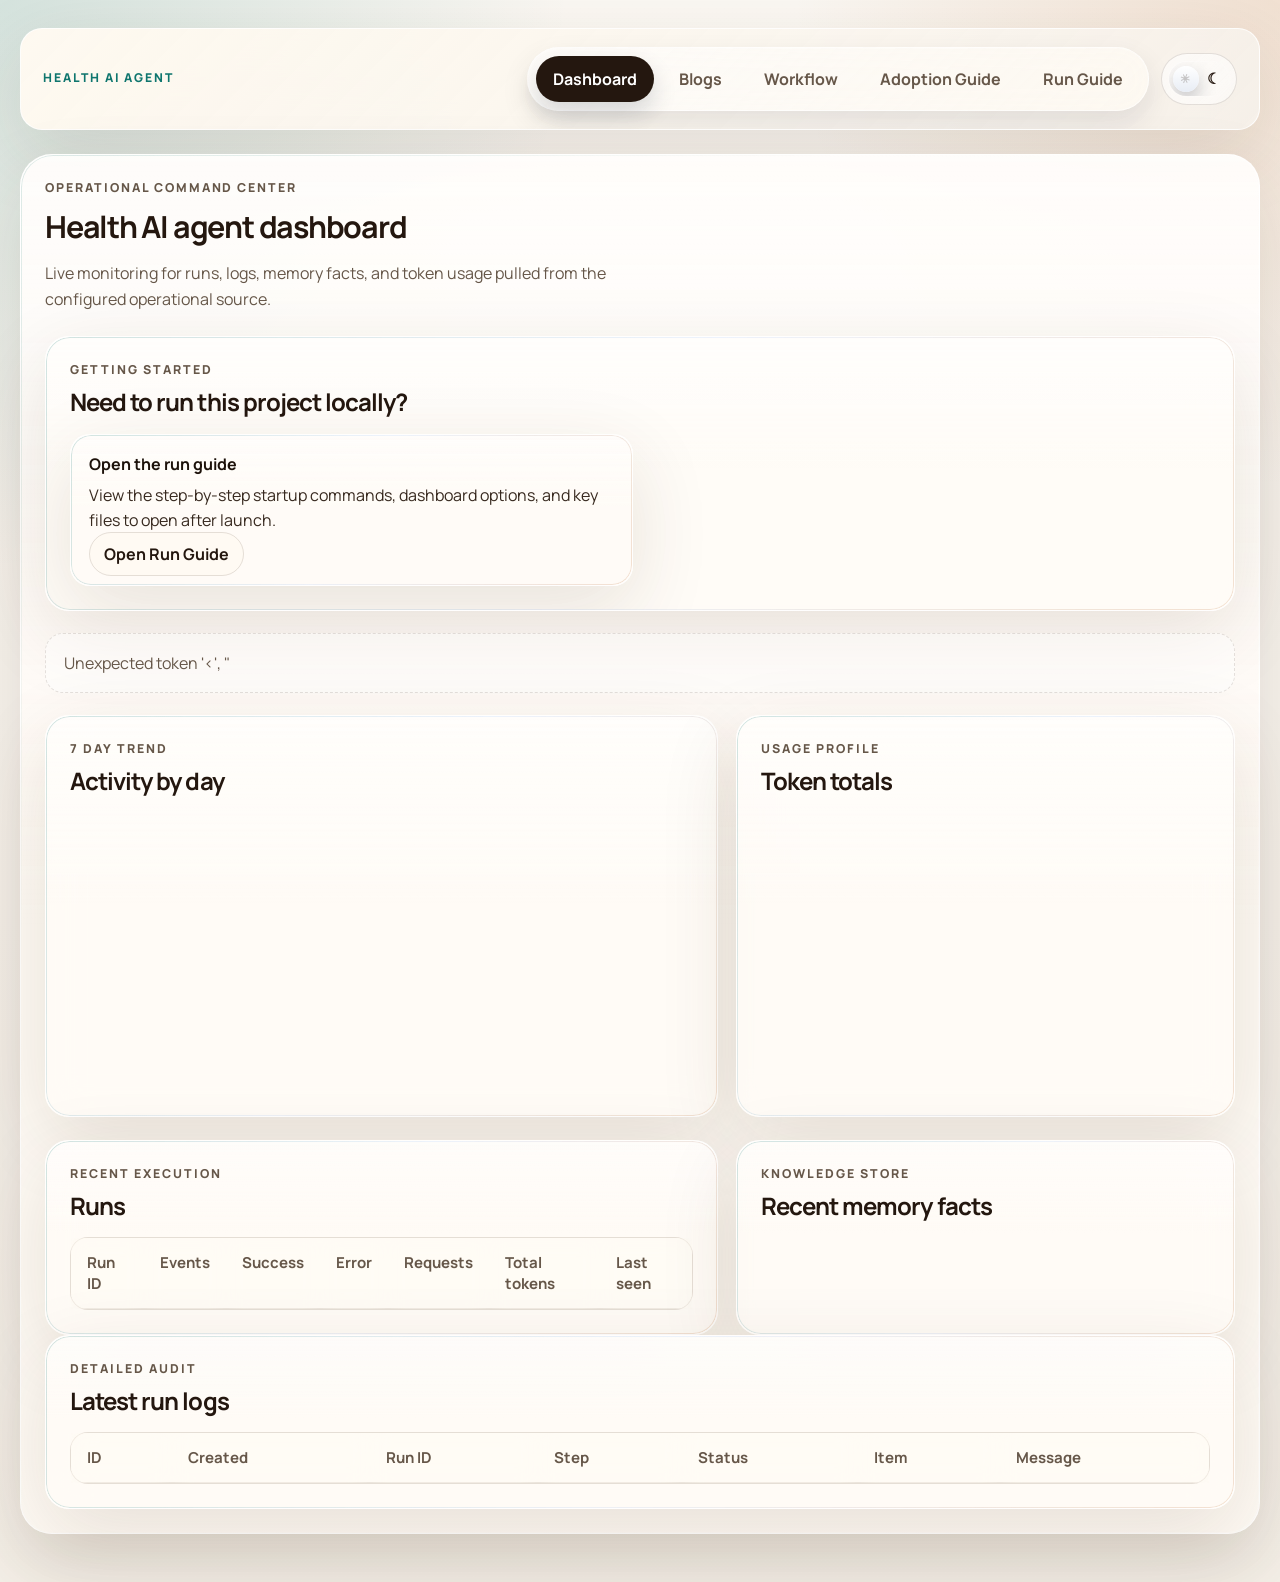
==== frontend/index.html @ 119e6121 "first commit" ====
<!doctype html>
<html lang="en">
  <head>
    <meta charset="utf-8" />
    <meta name="viewport" content="width=device-width, initial-scale=1" />
    <title>Health AI Agent Dashboard</title>
    <script>
      (function () {
        try {
          const stored = localStorage.getItem("health-agent-theme");
          const prefersDark =
            window.matchMedia &&
            window.matchMedia("(prefers-color-scheme: dark)").matches;
          document.documentElement.dataset.theme =
            stored === "dark" || stored === "light"
              ? stored
              : prefersDark
                ? "dark"
                : "light";
        } catch (error) {
          document.documentElement.dataset.theme = "light";
        }
      })();
    </script>
    <link rel="preconnect" href="https://fonts.googleapis.com" />
    <link rel="preconnect" href="https://fonts.gstatic.com" crossorigin />
    <link
      href="https://fonts.googleapis.com/css2?family=Manrope:wght@400;500;600;700;800&display=swap"
      rel="stylesheet"
    />
    <link rel="stylesheet" href="/frontend/styles.css" />
  </head>

  <body data-page="dashboard">
    <div class="shell">
      <div class="hero-stack">
        <header class="hero">
          <div class="app-header-brand">
            <span class="app-header-kicker">Health AI Agent</span>
            <strong></strong>
          </div>
          <nav class="hero-nav">
            <div class="hero-nav-links">
              <a class="nav-link active" href="/">Dashboard</a>
              <a class="nav-link" href="/frontend/blogs.html">Blogs</a>
              <a class="nav-link" href="/frontend/blog-workflow.html"
                >Workflow</a
              >
              <a class="nav-link" href="/frontend/agent-adoption-guide.html"
                >Adoption Guide</a
              >
              <a class="nav-link" href="/frontend/run-guide.html">Run Guide</a>
            </div>
            <button
              class="theme-toggle"
              id="theme-toggle"
              type="button"
              aria-pressed="false"
              aria-label="Switch to dark mode"
            >
              <span class="theme-toggle-track" aria-hidden="true">
                <span class="theme-toggle-thumb"></span>
                <span class="theme-toggle-glyph theme-toggle-glyph-sun">☀</span>
                <span class="theme-toggle-glyph theme-toggle-glyph-moon"
                  >☾</span
                >
              </span>
            </button>
          </nav>
        </header>
        <div class="hero-divider" aria-hidden="true"></div>
      </div>

      <main class="page-content">
        <section class="page-intro">
          <p class="eyebrow">Operational command center</p>
          <h1>Health AI agent dashboard</h1>
          <p class="hero-copy">
            Live monitoring for runs, logs, memory facts, and token usage pulled
            from the configured operational source.
          </p>
        </section>

        <section class="panel">
          <div class="panel-head">
            <div>
              <p class="eyebrow">Getting started</p>
              <h2>Need to run this project locally?</h2>
            </div>
          </div>
          <div class="workflow-card-grid two-up">
            <article class="workflow-mini-card">
              <strong>Open the run guide</strong>
              <p>
                View the step-by-step startup commands, dashboard options, and
                key files to open after launch.
              </p>
              <p>
                <a class="blog-link secondary" href="/frontend/run-guide.html"
                  >Open Run Guide</a
                >
              </p>
            </article>
          </div>
        </section>

        <section class="metrics-grid" id="metric-cards"></section>

        <section class="panel-grid">
          <article class="panel chart-panel">
            <div class="panel-head">
              <div>
                <p class="eyebrow">7 day trend</p>
                <h2>Activity by day</h2>
              </div>
            </div>
            <div class="bar-chart" id="activity-chart"></div>
          </article>

          <article class="panel chart-panel">
            <div class="panel-head">
              <div>
                <p class="eyebrow">Usage profile</p>
                <h2>Token totals</h2>
              </div>
            </div>
            <div class="bar-chart compact" id="token-chart"></div>
          </article>
        </section>

        <section class="panel-grid">
          <article class="panel">
            <div class="panel-head">
              <div>
                <p class="eyebrow">Recent execution</p>
                <h2>Runs</h2>
              </div>
            </div>
            <div class="table-wrap">
              <table>
                <thead>
                  <tr>
                    <th>Run ID</th>
                    <th>Events</th>
                    <th>Success</th>
                    <th>Error</th>
                    <th>Requests</th>
                    <th>Total tokens</th>
                    <th>Last seen</th>
                  </tr>
                </thead>
                <tbody id="runs-body"></tbody>
              </table>
            </div>
          </article>

          <article class="panel">
            <div class="panel-head">
              <div>
                <p class="eyebrow">Knowledge store</p>
                <h2>Recent memory facts</h2>
              </div>
            </div>
            <div class="memory-list" id="memory-list"></div>
          </article>
        </section>

        <section class="panel">
          <div class="panel-head">
            <div>
              <p class="eyebrow">Detailed audit</p>
              <h2>Latest run logs</h2>
            </div>
          </div>
          <div class="table-wrap">
            <table>
              <thead>
                <tr>
                  <th>ID</th>
                  <th>Created</th>
                  <th>Run ID</th>
                  <th>Step</th>
                  <th>Status</th>
                  <th>Item</th>
                  <th>Message</th>
                </tr>
              </thead>
              <tbody id="logs-body"></tbody>
            </table>
          </div>
        </section>
      </main>
    </div>

    <template id="empty-state-template">
      <div class="empty-state">No data available.</div>
    </template>

    <script src="/frontend/app.js"></script>
  </body>
</html>
---- frontend/styles.css ----
:root {
  color-scheme: light;
  --bg: #f4efe7;
  --bg-top: #fbf8f3;
  --panel: rgba(255, 252, 247, 0.82);
  --panel-strong: #fffaf2;
  --line: rgba(70, 54, 41, 0.14);
  --text: #24170f;
  --muted: #665749;
  --accent: #0f766e;
  --accent-soft: #d7f3ef;
  --warn: #b45309;
  --danger: #b42318;
  --radius: 24px;
  --shadow: 0 24px 80px rgba(64, 39, 20, 0.12);
  --glow-primary: rgba(15, 118, 110, 0.16);
  --glow-secondary: rgba(180, 83, 9, 0.14);
  --surface-border: rgba(255, 255, 255, 0.72);
  --surface-border-soft: rgba(255, 255, 255, 0.65);
  --hero-border: rgba(255, 255, 255, 0.8);
  --hero-start: rgba(255, 249, 240, 0.98);
  --hero-end: rgba(246, 242, 236, 0.84);
  --content-shell-bg: rgba(255, 251, 245, 0.88);
  --content-shell-border: rgba(255, 255, 255, 0.82);
  --content-shell-shadow: 0 28px 72px rgba(64, 39, 20, 0.14);
  --content-shell-topline: rgba(255, 255, 255, 0.62);
  --nav-bg: rgba(255, 255, 255, 0.52);
  --nav-active-bg: #24170f;
  --nav-active-text: #fff;
  --article-bg: rgba(255, 255, 255, 0.52);
  --article-border: rgba(70, 54, 41, 0.1);
  --text-copy: #37291f;
  --text-strong: #1d120b;
  --quote-bg: rgba(15, 118, 110, 0.08);
  --quote-text: #29433f;
  --code-inline-bg: rgba(36, 23, 15, 0.08);
  --empty-bg: rgba(255, 255, 255, 0.45);
  --badge-success-bg: #dbfce7;
  --badge-success-text: #166534;
  --badge-error-bg: #fee4e2;
  --badge-other-bg: #e9ecef;
  --badge-other-text: #344054;
  --glass-blur: 20px;
  --glass-sheen: rgba(255, 255, 255, 0.52);
  --gradient-border-a: rgba(15, 118, 110, 0.38);
  --gradient-border-b: rgba(59, 130, 246, 0.18);
  --gradient-border-c: rgba(180, 83, 9, 0.32);
  --metric-teal: #0f766e;
  --metric-indigo: #4f46e5;
  --metric-rose: #e11d48;
  --metric-emerald: #059669;
  --metric-amber: #d97706;
  --metric-cyan: #0891b2;
  --metric-violet: #7c3aed;
  --metric-sky: #0284c7;
  --metric-blue: #2563eb;
  --chart-total: #0f766e;
  --chart-success: #16a34a;
  --chart-error: #dc2626;
  --chart-request: #b45309;
  --chart-token: #2563eb;
}

html[data-theme="dark"] {
  color-scheme: dark;
  --bg: #0b1220;
  --bg-top: #111827;
  --panel: rgba(15, 23, 42, 0.82);
  --panel-strong: #111827;
  --line: rgba(148, 163, 184, 0.22);
  --text: #f8fafc;
  --muted: #cbd5e1;
  --accent: #5eead4;
  --accent-soft: rgba(45, 212, 191, 0.16);
  --warn: #fdba74;
  --danger: #fca5a5;
  --shadow: 0 24px 80px rgba(2, 6, 23, 0.42);
  --glow-primary: rgba(45, 212, 191, 0.12);
  --glow-secondary: rgba(96, 165, 250, 0.16);
  --surface-border: rgba(148, 163, 184, 0.16);
  --surface-border-soft: rgba(148, 163, 184, 0.14);
  --hero-border: rgba(148, 163, 184, 0.16);
  --hero-start: rgba(8, 15, 29, 0.98);
  --hero-end: rgba(15, 23, 42, 0.96);
  --content-shell-bg: rgba(8, 15, 29, 0.92);
  --content-shell-border: rgba(148, 163, 184, 0.18);
  --content-shell-shadow: 0 32px 90px rgba(2, 6, 23, 0.52);
  --content-shell-topline: rgba(255, 255, 255, 0.06);
  --nav-bg: rgba(8, 15, 29, 0.9);
  --nav-active-bg: #f8fafc;
  --nav-active-text: #0b1220;
  --article-bg: rgba(15, 23, 42, 0.68);
  --article-border: rgba(148, 163, 184, 0.16);
  --text-copy: #e2e8f0;
  --text-strong: #ffffff;
  --quote-bg: rgba(45, 212, 191, 0.1);
  --quote-text: #d1fae5;
  --code-inline-bg: rgba(148, 163, 184, 0.16);
  --empty-bg: rgba(15, 23, 42, 0.56);
  --badge-success-bg: rgba(22, 163, 74, 0.18);
  --badge-success-text: #86efac;
  --badge-error-bg: rgba(220, 38, 38, 0.18);
  --badge-other-bg: rgba(71, 85, 105, 0.42);
  --badge-other-text: #e2e8f0;
  --glass-blur: 24px;
  --glass-sheen: rgba(255, 255, 255, 0.12);
  --gradient-border-a: rgba(94, 234, 212, 0.45);
  --gradient-border-b: rgba(96, 165, 250, 0.26);
  --gradient-border-c: rgba(167, 139, 250, 0.32);
  --metric-teal: #5eead4;
  --metric-indigo: #a5b4fc;
  --metric-rose: #fda4af;
  --metric-emerald: #86efac;
  --metric-amber: #fdba74;
  --metric-cyan: #67e8f9;
  --metric-violet: #c4b5fd;
  --metric-sky: #7dd3fc;
  --metric-blue: #93c5fd;
  --chart-total: #5eead4;
  --chart-success: #86efac;
  --chart-error: #fca5a5;
  --chart-request: #fdba74;
  --chart-token: #93c5fd;
}

* {
  box-sizing: border-box;
}

html {
  scroll-behavior: smooth;
}

body {
  margin: 0;
  font-family: "Manrope", sans-serif;
  color: var(--text);
  background:
    radial-gradient(circle at top left, var(--glow-primary), transparent 28%),
    radial-gradient(circle at top right, var(--glow-secondary), transparent 24%),
    linear-gradient(180deg, var(--bg-top) 0%, var(--bg) 100%);
  min-height: 100vh;
  transition: background 0.25s ease, color 0.25s ease;
}

a {
  color: inherit;
  text-decoration: none;
}

.shell {
  width: min(1240px, calc(100% - 32px));
  margin: 0 auto;
  padding: 28px 0 48px;
  animation: page-enter 0.7s ease;
}

.hero-stack {
  position: static;
  padding-top: 0;
  margin-bottom: 24px;
}

.hero-divider {
  display: none;
}

.page-content {
  position: relative;
  padding: 24px;
  border-radius: calc(var(--radius) + 8px);
  border: 1px solid var(--content-shell-border);
  background:
    linear-gradient(180deg, var(--content-shell-topline), transparent 56%),
    var(--content-shell-bg);
  box-shadow: var(--content-shell-shadow);
}

.page-content::before {
  content: "";
  position: absolute;
  inset: 0;
  border-radius: inherit;
  padding: 1px;
  background: linear-gradient(135deg, color-mix(in srgb, var(--accent) 18%, transparent), transparent 32%, color-mix(in srgb, var(--surface-border) 65%, transparent));
  -webkit-mask: linear-gradient(#fff 0 0) content-box, linear-gradient(#fff 0 0);
  -webkit-mask-composite: xor;
  mask-composite: exclude;
  pointer-events: none;
  opacity: 0.8;
}

.page-content > *:first-child {
  margin-top: 0 !important;
}

.hero-stack + .metrics-grid,
.hero-stack + .blog-grid,
.hero-stack + .status-strip,
.hero-stack + .workflow-summary-strip {
  margin-top: 0;
}

.hero,
.panel,
.status-strip {
  backdrop-filter: blur(var(--glass-blur));
  box-shadow: var(--shadow);
}

.hero {
  position: relative;
  overflow: hidden;
  isolation: isolate;
  display: flex;
  justify-content: space-between;
  gap: 20px;
  align-items: center;
  padding: 18px 22px;
  border-radius: 22px;
  box-shadow: var(--shadow);
  background:
    linear-gradient(135deg, var(--hero-start), var(--hero-end));
  border: 1px solid var(--hero-border);
}

.hero::before,
.hero::after {
  display: none;
}

.page-intro h1,
.panel h2 {
  margin: 0;
  letter-spacing: -0.04em;
}

.page-intro h1 {
  font-size: clamp(1.9rem, 2vw, 3rem);
}

body[data-page="blog-detail"] .page-intro h1 {
  font-size: clamp(1.7rem, 3vw, 2rem);
  max-width: 30ch;
}

.hero-copy,
.label,
.eyebrow,
.muted,
td,
th {
  color: var(--muted);
}

.hero-copy {
  max-width: 64ch;
  line-height: 1.6;
  margin: 14px 0 0;
}

.app-header-brand {
  display: flex;
  flex-direction: column;
  gap: 4px;
  min-width: 0;
}

.app-header-kicker {
  color: var(--accent);
  font-size: 0.76rem;
  font-weight: 800;
  letter-spacing: 0.16em;
  text-transform: uppercase;
}

.app-header-brand strong {
  color: var(--text);
  font-size: 1rem;
  font-weight: 800;
  letter-spacing: -0.02em;
}

.eyebrow {
  margin: 0 0 10px;
  text-transform: uppercase;
  letter-spacing: 0.16em;
  font-size: 0.77rem;
  font-weight: 800;
}

.hero-nav {
  display: flex;
  justify-content: flex-end;
  align-items: center;
  gap: 12px;
  flex-wrap: nowrap;
  max-width: 100%;
  margin-left: auto;
}

.hero-nav-links {
  display: inline-flex;
  align-items: center;
  gap: 8px;
  padding: 8px;
  border-radius: 999px;
  border: 1px solid color-mix(in srgb, var(--surface-border-soft) 90%, transparent);
  background:
    linear-gradient(135deg, color-mix(in srgb, var(--nav-bg) 84%, white 16%), color-mix(in srgb, var(--panel-strong) 78%, transparent));
  box-shadow:
    inset 0 1px 0 rgba(255, 255, 255, 0.18),
    0 12px 28px rgba(15, 23, 42, 0.1);
  backdrop-filter: blur(calc(var(--glass-blur) * 0.8));
}

html[data-theme="dark"] .hero-nav-links {
  box-shadow:
    inset 0 1px 0 rgba(255, 255, 255, 0.06),
    0 16px 34px rgba(2, 6, 23, 0.34);
}

.nav-link {
  display: inline-flex;
  align-items: center;
  justify-content: center;
  min-height: 44px;
  padding: 11px 16px;
  border-radius: 999px;
  border: 1px solid transparent;
  background: transparent;
  color: var(--muted);
  font-weight: 700;
  white-space: nowrap;
  transition: transform 0.24s ease, background 0.24s ease, color 0.24s ease, border-color 0.24s ease, box-shadow 0.24s ease;
}

.nav-link.active {
  background: var(--nav-active-bg);
  color: var(--nav-active-text);
  border-color: color-mix(in srgb, var(--nav-active-bg) 70%, var(--line));
  box-shadow: 0 12px 24px rgba(15, 23, 42, 0.16);
}

.nav-link:hover {
  transform: translateY(-1px);
  border-color: color-mix(in srgb, var(--accent) 28%, var(--line));
  background: color-mix(in srgb, var(--accent-soft) 40%, transparent);
  color: var(--text);
}

.theme-toggle {
  position: relative;
  display: inline-flex;
  align-items: center;
  justify-content: center;
  gap: 12px;
  min-height: 52px;
  padding: 6px;
  border-radius: 999px;
  border: 1px solid var(--line);
  background: linear-gradient(135deg, color-mix(in srgb, var(--nav-bg) 80%, white 20%), var(--nav-bg));
  color: var(--text);
  font: inherit;
  font-weight: 700;
  cursor: pointer;
  flex-shrink: 0;
  box-shadow: inset 0 1px 0 rgba(255, 255, 255, 0.14);
  transition: transform 0.24s ease, border-color 0.24s ease, box-shadow 0.24s ease, background 0.3s ease;
}

html[data-theme="dark"] .theme-toggle {
  box-shadow:
    inset 0 1px 0 rgba(255, 255, 255, 0.05),
    0 12px 28px rgba(2, 6, 23, 0.22);
}

.page-intro {
  margin-bottom: 24px;
}

.page-intro:last-child {
  margin-bottom: 0;
}

.theme-toggle:hover {
  transform: translateY(-2px);
  border-color: color-mix(in srgb, var(--accent) 34%, var(--line));
  box-shadow: 0 16px 28px rgba(15, 23, 42, 0.16);
}

.theme-toggle:focus-visible {
  outline: 2px solid var(--accent);
  outline-offset: 2px;
}

.theme-toggle-track {
  position: relative;
  display: inline-grid;
  place-items: center;
  width: 62px;
  height: 36px;
  padding: 4px;
  border-radius: 999px;
  border: 1px solid rgba(255, 255, 255, 0.14);
  background: linear-gradient(135deg, rgba(255, 255, 255, 0.16), rgba(255, 255, 255, 0.04));
  overflow: hidden;
}

.theme-toggle-thumb {
  position: absolute;
  top: 4px;
  left: 4px;
  width: 26px;
  height: 26px;
  border-radius: 999px;
  background: linear-gradient(180deg, #ffffff, #e8edf5);
  box-shadow: 0 8px 18px rgba(15, 23, 42, 0.25);
  transition: transform 0.34s cubic-bezier(0.22, 1, 0.36, 1), background 0.3s ease;
}

.theme-toggle-glyph {
  position: absolute;
  top: 50%;
  transform: translateY(-50%);
  font-size: 0.95rem;
  line-height: 1;
  transition: opacity 0.24s ease, transform 0.34s ease;
}

.theme-toggle-glyph-sun {
  left: 9px;
  opacity: 0;
  transform: translateY(-50%) scale(0.78) rotate(-25deg);
}

.theme-toggle-glyph-moon {
  right: 9px;
  opacity: 0.9;
}

.theme-toggle-copy {
  display: grid;
  gap: 2px;
  text-align: left;
}

.theme-toggle-title {
  font-size: 0.72rem;
  letter-spacing: 0.14em;
  text-transform: uppercase;
  color: var(--muted);
}

.theme-toggle-label {
  font-size: 0.92rem;
}

.theme-toggle[data-theme="dark"] .theme-toggle-thumb {
  transform: translateX(26px);
  background: linear-gradient(180deg, #fef3c7, #fde68a);
}

.theme-toggle[data-theme="dark"] .theme-toggle-glyph-sun {
  opacity: 0.95;
  transform: translateY(-50%) scale(1) rotate(0deg);
}

.theme-toggle[data-theme="dark"] .theme-toggle-glyph-moon {
  opacity: 0.28;
  transform: translateY(-50%) scale(0.86);
}

.theme-toggle[data-theme="light"] .theme-toggle-glyph-sun {
  opacity: 0.22;
}

.theme-toggle[data-theme="light"] .theme-toggle-glyph-moon {
  opacity: 0.95;
  transform: translateY(-50%) scale(1);
}

.theme-toggle[data-mode="auto"] .theme-toggle-title::after {
  content: " • Auto";
  color: var(--accent);
}

.status-strip {
  margin-top: 18px;
  display: grid;
  grid-template-columns: repeat(auto-fit, minmax(180px, 1fr));
  gap: 16px;
  padding: 18px 22px;
  border-radius: 20px;
  background: var(--panel);
  border: 1px solid var(--surface-border-soft);
}

.status-strip>div,
.metric-card,
.panel,
.blog-card,
.memory-card,
.workflow-summary-card,
.workflow-mini-card,
.workflow-step-card {
  position: relative;
  overflow: hidden;
  transition: transform 0.28s ease, box-shadow 0.28s ease, border-color 0.28s ease, background 0.28s ease;
}

.status-strip>div {
  padding: 12px 14px;
  border-radius: 16px;
  background: linear-gradient(180deg, color-mix(in srgb, var(--panel-strong) 70%, transparent), transparent);
  border: 1px solid color-mix(in srgb, var(--surface-border) 72%, transparent);
}

.status-strip>div::before,
.metric-card::before,
.panel::before,
.blog-card::before,
.memory-card::before,
.workflow-summary-card::before,
.workflow-mini-card::before,
.workflow-step-card::before {
  content: "";
  position: absolute;
  inset: 0 0 auto;
  height: 1px;
  background: linear-gradient(90deg, transparent, rgba(255, 255, 255, 0.7), transparent);
  opacity: 0.7;
}

.metric-card::after,
.panel::after,
.blog-card::after,
.memory-card::after,
.workflow-summary-card::after,
.workflow-mini-card::after,
.workflow-step-card::after {
  content: "";
  position: absolute;
  inset: 0;
  padding: 1px;
  border-radius: inherit;
  background: linear-gradient(120deg, var(--gradient-border-a), var(--gradient-border-b), var(--gradient-border-c));
  opacity: 0.5;
  -webkit-mask:
    linear-gradient(#fff 0 0) content-box,
    linear-gradient(#fff 0 0);
  -webkit-mask-composite: xor;
  mask-composite: exclude;
  pointer-events: none;
  animation: border-shift 8s linear infinite;
}

.status-strip>div:hover,
.metric-card:hover,
.panel:hover,
.blog-card:hover,
.memory-card:hover,
.workflow-summary-card:hover,
.workflow-mini-card:hover,
.workflow-step-card:hover {
  transform: translateY(-4px);
  border-color: color-mix(in srgb, var(--accent) 24%, var(--surface-border));
  box-shadow: 0 26px 54px rgba(15, 23, 42, 0.12);
}

.metric-card:hover::after,
.panel:hover::after,
.blog-card:hover::after,
.memory-card:hover::after,
.workflow-summary-card:hover::after,
.workflow-mini-card:hover::after,
.workflow-step-card:hover::after {
  opacity: 0.92;
}

.label {
  display: block;
  font-size: 0.82rem;
  text-transform: uppercase;
  letter-spacing: 0.14em;
  margin-bottom: 6px;
}

.status-strip strong {
  font-size: 1rem;
}

.metrics-grid,
.panel-grid,
.blog-grid {
  margin-top: 22px;
  display: grid;
  gap: 18px;
}

.metrics-grid {
  grid-template-columns: repeat(auto-fit, minmax(170px, 1fr));
}

.metric-card,
.panel,
.blog-card,
.memory-card {
  border: 1px solid var(--surface-border);
  background:
    linear-gradient(180deg, color-mix(in srgb, var(--glass-sheen) 100%, transparent), transparent 48%),
    var(--panel);
}

.metric-card {
  padding: 18px;
  border-radius: 20px;
  box-shadow: var(--shadow);
}

.metric-card-head {
  display: flex;
  align-items: center;
  justify-content: space-between;
  gap: 12px;
}

.metric-icon {
  display: inline-grid;
  place-items: center;
  width: 2.4rem;
  height: 2.4rem;
  border-radius: 16px;
  font-size: 1rem;
  font-weight: 800;
  border: 1px solid currentColor;
  background: color-mix(in srgb, currentColor 12%, transparent);
  box-shadow: inset 0 1px 0 rgba(255, 255, 255, 0.14);
}

.metric-card-teal .metric-icon {
  color: var(--metric-teal);
}

.metric-card-indigo .metric-icon {
  color: var(--metric-indigo);
}

.metric-card-rose .metric-icon {
  color: var(--metric-rose);
}

.metric-card-emerald .metric-icon {
  color: var(--metric-emerald);
}

.metric-card-amber .metric-icon {
  color: var(--metric-amber);
}

.metric-card-cyan .metric-icon {
  color: var(--metric-cyan);
}

.metric-card-violet .metric-icon {
  color: var(--metric-violet);
}

.metric-card-sky .metric-icon {
  color: var(--metric-sky);
}

.metric-card-blue .metric-icon {
  color: var(--metric-blue);
}

.metric-card strong {
  display: block;
  margin-top: 10px;
  font-size: 2rem;
  letter-spacing: -0.05em;
  background: linear-gradient(135deg, var(--text), color-mix(in srgb, var(--accent) 68%, var(--text)));
  -webkit-background-clip: text;
  background-clip: text;
  color: transparent;
}

.metric-card .label {
  margin: 0;
}

.panel-grid {
  grid-template-columns: 1.35fr 1fr;
}

.panel {
  padding: 24px;
  border-radius: var(--radius);
}

.panel-head h2,
.blog-body h2 {
  line-height: 1.14;
}

.panel-head {
  display: flex;
  align-items: center;
  justify-content: space-between;
  gap: 14px;
  margin-bottom: 18px;
}

.table-wrap {
  overflow-x: auto;
  border-radius: 18px;
  border: 1px solid var(--line);
  background: color-mix(in srgb, var(--panel-strong) 82%, transparent);
}

table {
  width: 100%;
  border-collapse: collapse;
  background: var(--panel-strong);
}

thead th {
  background: color-mix(in srgb, var(--panel) 85%, transparent);
  backdrop-filter: blur(10px);
}

th,
td {
  padding: 14px 16px;
  border-bottom: 1px solid var(--line);
  text-align: left;
  vertical-align: top;
  font-size: 0.94rem;
}

tbody tr:last-child td {
  border-bottom: 0;
}

tbody tr:hover td {
  background: color-mix(in srgb, var(--accent-soft) 34%, transparent);
}

.status-badge {
  display: inline-flex;
  padding: 7px 10px;
  border-radius: 999px;
  font-weight: 700;
  font-size: 0.78rem;
  letter-spacing: 0.08em;
  text-transform: uppercase;
}

.status-badge.success {
  background: var(--badge-success-bg);
  color: var(--badge-success-text);
}

.status-badge.error {
  background: var(--badge-error-bg);
  color: var(--danger);
}

.status-badge.other {
  background: var(--badge-other-bg);
  color: var(--badge-other-text);
}

.memory-list {
  display: grid;
  gap: 12px;
}

.memory-card {
  padding: 16px;
  border-radius: 18px;
}

.memory-card p {
  margin: 8px 0 0;
  line-height: 1.55;
}

.memory-meta {
  display: flex;
  gap: 10px;
  flex-wrap: wrap;
  font-size: 0.82rem;
  color: var(--muted);
}

.bar-chart {
  display: flex;
  align-items: end;
  gap: 12px;
  min-height: 280px;
  padding-top: 16px;
}

.bar-chart.compact {
  min-height: 240px;
}

.bar-group {
  flex: 1;
  min-width: 0;
}

.bar-stack {
  height: 210px;
  display: flex;
  align-items: end;
  justify-content: center;
  gap: 6px;
}

.bar {
  width: 100%;
  max-width: 18px;
  border-radius: 999px 999px 0 0;
  min-height: 4px;
  box-shadow: 0 8px 20px color-mix(in srgb, currentColor 18%, transparent);
  transition: transform 0.24s ease, opacity 0.24s ease;
}

.bar-group:hover .bar {
  transform: translateY(-4px);
}

.bar-label {
  margin-top: 12px;
  font-size: 0.77rem;
  text-align: center;
  color: var(--muted);
}

.blog-grid {
  grid-template-columns: repeat(auto-fit, minmax(280px, 1fr));
}

.blog-card {
  overflow: hidden;
  border-radius: var(--radius);
  box-shadow: var(--shadow);
  backdrop-filter: blur(var(--glass-blur));
}

.blog-media {
  aspect-ratio: 16 / 9;
  background: linear-gradient(135deg, rgba(15, 118, 110, 0.18), rgba(180, 83, 9, 0.18));
  display: grid;
  place-items: center;
}

.blog-media img {
  width: 100%;
  height: 100%;
  object-fit: cover;
  display: block;
  transition: transform 0.55s ease, filter 0.3s ease;
}

.blog-card:hover .blog-media img {
  transform: scale(1.05);
  filter: saturate(1.05);
}

.blog-body {
  padding: 20px;
  display: grid;
  gap: 10px;
}

.blog-body h2 {
  font-size: 1.28rem;
  margin-bottom: 10px;
}

.blog-summary {
  line-height: 1.65;
  margin: 12px 0 18px;
  color: var(--muted);
}

.chip-row,
.blog-actions {
  display: flex;
  gap: 10px;
  flex-wrap: wrap;
}

.chip {
  display: inline-flex;
  align-items: center;
  padding: 7px 10px;
  border-radius: 999px;
  background: var(--accent-soft);
  color: var(--accent);
  font-weight: 700;
  font-size: 0.82rem;
  border: 1px solid color-mix(in srgb, var(--accent) 16%, transparent);
}

.blog-link {
  padding: 10px 14px;
  border-radius: 999px;
  background: linear-gradient(135deg, color-mix(in srgb, var(--accent) 46%, var(--text)), var(--text));
  color: #fff;
  font-weight: 700;
  transition: transform 0.24s ease, box-shadow 0.24s ease, border-color 0.24s ease, background 0.24s ease;
}

.blog-link.secondary {
  background: color-mix(in srgb, var(--panel-strong) 78%, transparent);
  color: var(--text);
  border: 1px solid var(--line);
}

.blog-link:hover {
  transform: translateY(-1px);
  box-shadow: 0 14px 26px rgba(15, 23, 42, 0.14);
}

.workflow-summary-strip {
  margin-top: 22px;
  display: grid;
  grid-template-columns: repeat(auto-fit, minmax(220px, 1fr));
  gap: 18px;
}

.workflow-sprite {
  position: absolute;
  width: 0;
  height: 0;
  overflow: hidden;
}

.workflow-svg-icon {
  width: 20px;
  height: 20px;
  stroke: currentColor;
  fill: none;
  stroke-width: 1.9;
  stroke-linecap: round;
  stroke-linejoin: round;
}

.workflow-hero {
  display: grid;
  grid-template-columns: minmax(0, 1.35fr) minmax(280px, 0.65fr);
  gap: 18px;
  align-items: start;
}

.workflow-badge-row {
  display: flex;
  gap: 10px;
  flex-wrap: wrap;
  margin-top: 18px;
}

.workflow-pill {
  display: inline-flex;
  align-items: center;
  gap: 8px;
  padding: 9px 12px;
  border-radius: 999px;
  border: 1px solid var(--line);
  background: color-mix(in srgb, var(--panel-strong) 78%, transparent);
  color: var(--text);
  font-weight: 700;
  font-size: 0.9rem;
}

.workflow-pill .workflow-svg-icon {
  width: 16px;
  height: 16px;
}

.workflow-pill.is-manual {
  border-color: color-mix(in srgb, #f59e0b 24%, var(--line));
  background: color-mix(in srgb, #f59e0b 10%, var(--panel-strong));
}

.workflow-pill.is-ai {
  border-color: color-mix(in srgb, #0f766e 24%, var(--line));
  background: color-mix(in srgb, #0f766e 10%, var(--panel-strong));
}

.workflow-hero-highlight {
  padding: 20px;
  border-radius: 22px;
  border: 1px solid color-mix(in srgb, var(--accent) 14%, var(--surface-border));
  background:
    radial-gradient(circle at top right, color-mix(in srgb, var(--accent-soft) 82%, transparent), transparent 52%),
    color-mix(in srgb, var(--panel-strong) 82%, transparent);
  box-shadow: var(--shadow);
}

.workflow-highlight-label {
  display: inline-block;
  margin-bottom: 10px;
  font-size: 0.78rem;
  font-weight: 800;
  letter-spacing: 0.16em;
  text-transform: uppercase;
  color: var(--accent);
}

.workflow-hero-highlight strong {
  display: block;
  color: var(--text-strong);
  font-size: 1.18rem;
  line-height: 1.35;
}

.workflow-hero-points {
  list-style: none;
  margin: 16px 0 0;
  padding: 0;
  display: grid;
  gap: 10px;
}

.workflow-hero-points li {
  display: flex;
  align-items: center;
  gap: 10px;
  color: var(--text-copy);
  font-weight: 600;
}

.workflow-hero-points li span {
  width: 24px;
  height: 24px;
  border-radius: 999px;
  display: inline-grid;
  place-items: center;
  background: color-mix(in srgb, var(--accent-soft) 70%, transparent);
  color: var(--accent);
  font-size: 0.85rem;
  font-weight: 800;
}

.workflow-hero-points li span .workflow-svg-icon {
  width: 14px;
  height: 14px;
}

.workflow-summary-card,
.workflow-mini-card,
.workflow-step-card {
  position: relative;
  overflow: hidden;
  border-radius: 20px;
  border: 1px solid var(--surface-border);
  background:
    linear-gradient(180deg, color-mix(in srgb, var(--glass-sheen) 100%, transparent), transparent 48%),
    var(--panel);
  box-shadow: var(--shadow);
}

.workflow-summary-card {
  padding: 20px;
}

.workflow-summary-card.is-manual {
  background:
    linear-gradient(180deg, color-mix(in srgb, #f59e0b 11%, transparent), transparent 48%),
    var(--panel);
}

.workflow-summary-card.is-ai {
  background:
    linear-gradient(180deg, color-mix(in srgb, #0f766e 11%, transparent), transparent 48%),
    var(--panel);
}

.workflow-summary-top {
  display: flex;
  align-items: center;
  gap: 12px;
}

.workflow-legend-strip {
  margin-top: 18px;
  padding: 22px;
  border-radius: 26px;
  border: 1px solid var(--surface-border);
  background:
    linear-gradient(180deg, color-mix(in srgb, var(--glass-sheen) 100%, transparent), transparent 46%),
    color-mix(in srgb, var(--panel-strong) 76%, transparent);
  box-shadow: var(--shadow);
  display: grid;
  grid-template-columns: minmax(220px, 0.9fr) minmax(0, 1.1fr);
  gap: 18px;
}

.workflow-legend-copy h2,
.workflow-slide-separator h2 {
  margin: 0;
  color: var(--text-strong);
  letter-spacing: -0.04em;
}

.workflow-legend-items {
  display: grid;
  gap: 12px;
}

.workflow-legend-item {
  display: grid;
  grid-template-columns: auto auto 1fr;
  gap: 12px;
  align-items: center;
  padding: 14px 16px;
  border-radius: 18px;
  border: 1px solid var(--surface-border);
  background: color-mix(in srgb, var(--panel) 78%, transparent);
}

.workflow-legend-item strong {
  display: block;
  color: var(--text-strong);
  margin-bottom: 3px;
}

.workflow-legend-item p {
  margin: 0;
  color: var(--text-copy);
  line-height: 1.55;
}

.workflow-legend-swatch {
  width: 10px;
  height: 42px;
  border-radius: 999px;
  background: var(--muted);
}

.workflow-legend-icon,
.workflow-separator-icon {
  width: 46px;
  height: 46px;
  border-radius: 16px;
  display: inline-flex;
  align-items: center;
  justify-content: center;
  background: color-mix(in srgb, var(--panel-strong) 84%, transparent);
  border: 1px solid color-mix(in srgb, var(--surface-border) 76%, transparent);
}

.workflow-legend-item.is-manual .workflow-legend-swatch,
.workflow-slide-separator.is-manual {
  --workflow-tone: #d97706;
}

.workflow-legend-item.is-ai .workflow-legend-swatch,
.workflow-slide-separator.is-ai {
  --workflow-tone: #0f766e;
}

.workflow-legend-item.is-neutral .workflow-legend-swatch,
.workflow-slide-separator.is-neutral {
  --workflow-tone: #475569;
}

.workflow-legend-item.is-manual .workflow-legend-swatch,
.workflow-legend-item.is-ai .workflow-legend-swatch,
.workflow-legend-item.is-neutral .workflow-legend-swatch {
  background: var(--workflow-tone);
}

.workflow-legend-item.is-manual .workflow-legend-icon,
.workflow-slide-separator.is-manual .workflow-separator-icon,
.workflow-summary-card.is-manual .workflow-card-icon {
  color: #d97706;
  background: color-mix(in srgb, #f59e0b 16%, var(--panel-strong));
  border-color: color-mix(in srgb, #f59e0b 28%, var(--surface-border));
}

.workflow-legend-item.is-ai .workflow-legend-icon,
.workflow-slide-separator.is-ai .workflow-separator-icon,
.workflow-summary-card.is-ai .workflow-card-icon {
  color: #0f766e;
  background: color-mix(in srgb, #0f766e 14%, var(--panel-strong));
  border-color: color-mix(in srgb, #0f766e 28%, var(--surface-border));
}

.workflow-legend-item.is-neutral .workflow-legend-icon,
.workflow-slide-separator.is-neutral .workflow-separator-icon {
  color: #475569;
}

.workflow-card-icon,
.workflow-item-icon,
.workflow-flow-icon,
.workflow-lane-icon {
  display: inline-flex;
  align-items: center;
  justify-content: center;
  flex-shrink: 0;
}

.workflow-card-icon,
.workflow-lane-icon {
  width: 48px;
  height: 48px;
  border-radius: 16px;
  font-size: 1.25rem;
  background: color-mix(in srgb, var(--accent-soft) 78%, transparent);
  border: 1px solid color-mix(in srgb, var(--accent) 16%, transparent);
}

.workflow-item-icon,
.workflow-flow-icon {
  width: 42px;
  height: 42px;
  border-radius: 14px;
  font-size: 1.05rem;
  background: color-mix(in srgb, var(--panel-strong) 75%, transparent);
  border: 1px solid color-mix(in srgb, var(--surface-border) 80%, transparent);
}

.workflow-summary-card strong {
  display: block;
  margin-top: 16px;
  font-size: 2rem;
  letter-spacing: -0.05em;
}

.workflow-summary-card p,
.workflow-mini-card p,
.workflow-step-card p,
.workflow-note {
  color: var(--text-copy);
}

.workflow-summary-card p {
  margin: 10px 0 0;
  line-height: 1.6;
}

.workflow-layout {
  margin-top: 22px;
  display: grid;
  grid-template-columns: minmax(0, 1fr) 300px;
  gap: 18px;
  align-items: start;
}

.workflow-layout--single {
  grid-template-columns: minmax(0, 1fr);
}

.workflow-content {
  display: grid;
  gap: 18px;
}

.workflow-slide-separator {
  position: relative;
  overflow: hidden;
  padding: 26px 24px;
  border-radius: 28px;
  border: 1px solid color-mix(in srgb, var(--workflow-tone) 24%, var(--surface-border));
  background:
    radial-gradient(circle at top right, color-mix(in srgb, var(--workflow-tone) 18%, transparent), transparent 42%),
    linear-gradient(135deg, color-mix(in srgb, var(--workflow-tone) 9%, transparent), color-mix(in srgb, var(--panel-strong) 86%, transparent));
  box-shadow: var(--shadow);
}

.workflow-slide-separator::after {
  content: attr(data-step);
  position: absolute;
  right: 22px;
  top: 10px;
  font-size: clamp(3.4rem, 8vw, 5.8rem);
  font-weight: 800;
  letter-spacing: -0.08em;
  color: color-mix(in srgb, var(--workflow-tone) 18%, transparent);
  pointer-events: none;
}

.workflow-slide-separator-main {
  position: relative;
  display: grid;
  grid-template-columns: auto 1fr;
  gap: 16px;
  align-items: center;
  z-index: 1;
}

.workflow-slide-separator-main p:not(.eyebrow) {
  margin: 8px 0 0;
  color: var(--text-copy);
  max-width: 60ch;
  line-height: 1.65;
}

.workflow-diagram-panel {
  overflow: hidden;
}

.workflow-agent-map {
  overflow: hidden;
}

.workflow-agent-map > p {
  margin-top: 0;
  color: var(--text-copy);
  line-height: 1.7;
  max-width: 72ch;
}

.workflow-agent-core-card {
  display: grid;
  grid-template-columns: auto 1fr;
  gap: 16px;
  align-items: start;
  margin-top: 18px;
  padding: 20px;
  border-radius: 24px;
  border: 1px solid color-mix(in srgb, #0f766e 22%, var(--surface-border));
  background:
    radial-gradient(circle at top right, color-mix(in srgb, #0f766e 14%, transparent), transparent 44%),
    linear-gradient(135deg, color-mix(in srgb, #0f766e 9%, transparent), color-mix(in srgb, var(--panel-strong) 86%, transparent));
}

.workflow-agent-core-card .workflow-lane-icon {
  color: #0f766e;
  background: color-mix(in srgb, #0f766e 14%, var(--panel-strong));
  border-color: color-mix(in srgb, #0f766e 24%, var(--surface-border));
}

.workflow-agent-core-card h3,
.workflow-agent-node strong,
.workflow-agent-support-card strong {
  color: var(--text-strong);
}

.workflow-agent-core-card h3 {
  margin: 2px 0 6px;
}

.workflow-agent-core-card p:not(.eyebrow) {
  margin: 0;
  color: var(--text-copy);
  line-height: 1.65;
}

.workflow-agent-instruction {
  margin: 14px 0 0;
  font-weight: 700;
}

.workflow-agent-path {
  display: grid;
  grid-template-columns: repeat(4, minmax(0, 1fr));
  gap: 14px;
  margin-top: 18px;
}

.workflow-agent-node {
  position: relative;
  display: grid;
  gap: 12px;
  padding: 16px;
  border-radius: 20px;
  border: 1px solid color-mix(in srgb, #0f766e 18%, var(--surface-border));
  background: color-mix(in srgb, var(--panel) 82%, transparent);
  min-height: 170px;
}

.workflow-agent-node::after {
  content: "";
  position: absolute;
  top: 50%;
  right: -11px;
  width: 14px;
  height: 14px;
  border-top: 2px solid #0f766e;
  border-right: 2px solid #0f766e;
  transform: translateY(-50%) rotate(45deg);
  opacity: 0.8;
}

.workflow-agent-node:not(:last-child)::before {
  content: "";
  position: absolute;
  top: 50%;
  right: -15px;
  width: 18px;
  height: 2px;
  background: linear-gradient(90deg, color-mix(in srgb, #0f766e 22%, transparent), #0f766e);
  transform: translateY(-50%);
  opacity: 0.9;
}

.workflow-agent-node:nth-child(4)::after,
.workflow-agent-node:nth-child(8)::after {
  display: none;
}

.workflow-agent-node .workflow-flow-icon,
.workflow-agent-support-card .workflow-item-icon {
  color: #0f766e;
  background: color-mix(in srgb, #0f766e 14%, var(--panel-strong));
  border-color: color-mix(in srgb, #0f766e 22%, var(--surface-border));
}

.workflow-agent-node strong {
  display: block;
}

.workflow-agent-node p,
.workflow-agent-support-card p {
  margin: 0;
  color: var(--text-copy);
  line-height: 1.6;
}

.workflow-agent-support-grid {
  display: grid;
  grid-template-columns: repeat(3, minmax(0, 1fr));
  gap: 14px;
  margin-top: 18px;
}

.workflow-agent-support-card {
  display: grid;
  grid-template-columns: auto 1fr;
  gap: 12px;
  align-items: start;
  padding: 16px;
  border-radius: 20px;
  border: 1px solid var(--surface-border);
  background: color-mix(in srgb, var(--panel) 78%, transparent);
}

.workflow-pipeline-panel,
.workflow-architecture-panel,
.workflow-swimlane-panel {
  overflow: hidden;
}

.workflow-pipeline-wrap {
  margin-top: 18px;
  overflow-x: auto;
  padding-bottom: 6px;
}

.workflow-pipeline-svg {
  width: 100%;
  min-width: 1040px;
  height: auto;
  display: block;
}

.workflow-pipeline-track {
  fill: none;
  stroke: color-mix(in srgb, #0f766e 20%, var(--surface-border));
  stroke-width: 10;
  stroke-linecap: round;
}

.workflow-pipeline-flow {
  fill: none;
  stroke: url(#workflowPipelineGradient);
  stroke-width: 6;
  stroke-linecap: round;
  stroke-dasharray: 22 14;
  animation: workflow-pipeline-dash 2.4s linear infinite;
}

.workflow-pipeline-stage rect {
  stroke-width: 1.5;
}

.workflow-pipeline-stage text {
  text-anchor: middle;
  fill: var(--text-strong);
  font-weight: 800;
}

.workflow-pipeline-stage text:last-child {
  font-size: 0.9rem;
  font-weight: 600;
  fill: var(--text-copy);
}

.workflow-pipeline-stage.is-input rect {
  fill: color-mix(in srgb, #0ea5e9 10%, var(--panel-strong));
  stroke: color-mix(in srgb, #0ea5e9 28%, var(--surface-border));
}

.workflow-pipeline-stage.is-agent rect {
  fill: color-mix(in srgb, #0f766e 10%, var(--panel-strong));
  stroke: color-mix(in srgb, #0f766e 28%, var(--surface-border));
}

.workflow-pipeline-stage.is-guard rect {
  fill: color-mix(in srgb, #f59e0b 10%, var(--panel-strong));
  stroke: color-mix(in srgb, #f59e0b 28%, var(--surface-border));
}

.workflow-pipeline-stage.is-output rect {
  fill: color-mix(in srgb, #22c55e 10%, var(--panel-strong));
  stroke: color-mix(in srgb, #22c55e 28%, var(--surface-border));
}

.workflow-pipeline-pulse {
  fill: #14b8a6;
  opacity: 0.95;
  filter: drop-shadow(0 0 12px rgba(20, 184, 166, 0.55));
}

.workflow-pipeline-pulse-two {
  fill: #22c55e;
}

.workflow-architecture-grid {
  margin-top: 18px;
  display: grid;
  grid-template-columns: minmax(0, 0.9fr) minmax(320px, 1.1fr) minmax(0, 0.9fr);
  gap: 18px;
  align-items: center;
}

.workflow-architecture-column {
  display: grid;
  gap: 12px;
}

.workflow-architecture-card,
.workflow-architecture-core,
.workflow-architecture-mini-card {
  position: relative;
  border-radius: 22px;
  background: color-mix(in srgb, var(--panel) 80%, transparent);
}

.workflow-architecture-card {
  display: grid;
  grid-template-columns: auto 1fr;
  gap: 12px;
  align-items: start;
  padding: 16px;
  border: 1px solid var(--surface-border);
}

.workflow-architecture-card.is-input {
  border-color: color-mix(in srgb, #0ea5e9 24%, var(--surface-border));
}

.workflow-architecture-card.is-output {
  border-color: color-mix(in srgb, #22c55e 24%, var(--surface-border));
}

.workflow-architecture-card strong,
.workflow-architecture-core h3,
.workflow-architecture-mini-card strong {
  color: var(--text-strong);
}

.workflow-architecture-card p,
.workflow-architecture-core p:not(.eyebrow),
.workflow-architecture-mini-card p {
  margin: 0;
  color: var(--text-copy);
  line-height: 1.6;
}

.workflow-architecture-center {
  position: relative;
  padding: 18px;
  border-radius: 28px;
  border: 1px solid color-mix(in srgb, #0f766e 20%, var(--surface-border));
  background:
    radial-gradient(circle at center, color-mix(in srgb, #0f766e 10%, transparent), transparent 58%),
    color-mix(in srgb, var(--panel-strong) 82%, transparent);
}

.workflow-architecture-center::before,
.workflow-architecture-center::after {
  content: "";
  position: absolute;
  top: 50%;
  width: 26px;
  height: 2px;
  background: linear-gradient(90deg, color-mix(in srgb, #0f766e 12%, transparent), #0f766e);
  transform: translateY(-50%);
}

.workflow-architecture-center::before {
  left: -22px;
}

.workflow-architecture-center::after {
  right: -22px;
}

.workflow-architecture-orbit {
  position: absolute;
  inset: 18px;
  border-radius: 26px;
  border: 1px dashed color-mix(in srgb, #0f766e 24%, var(--surface-border));
  animation: workflow-architecture-orbit 12s linear infinite;
  opacity: 0.8;
  pointer-events: none;
}

.workflow-architecture-core {
  position: relative;
  display: grid;
  grid-template-columns: auto 1fr;
  gap: 14px;
  align-items: start;
  padding: 18px;
  border: 1px solid color-mix(in srgb, #0f766e 24%, var(--surface-border));
  background:
    linear-gradient(135deg, color-mix(in srgb, #0f766e 11%, transparent), color-mix(in srgb, var(--panel) 88%, transparent));
  z-index: 1;
}

.workflow-architecture-core .workflow-lane-icon,
.workflow-architecture-card .workflow-item-icon {
  color: #0f766e;
  background: color-mix(in srgb, #0f766e 14%, var(--panel-strong));
  border-color: color-mix(in srgb, #0f766e 22%, var(--surface-border));
}

.workflow-architecture-core h3 {
  margin: 2px 0 6px;
}

.workflow-architecture-mini-grid {
  position: relative;
  z-index: 1;
  display: grid;
  grid-template-columns: repeat(2, minmax(0, 1fr));
  gap: 12px;
  margin-top: 14px;
}

.workflow-architecture-mini-card {
  padding: 14px 16px;
  border: 1px solid var(--surface-border);
}

.workflow-swimlane-panel {
  overflow-x: auto;
}

.workflow-swimlane-board {
  margin-top: 18px;
  min-width: 860px;
  display: grid;
  grid-template-columns: 180px repeat(6, minmax(110px, 1fr));
  gap: 10px;
  align-items: stretch;
}

.workflow-swimlane-head,
.workflow-swimlane-label,
.workflow-swimlane-cell {
  border-radius: 18px;
}

.workflow-swimlane-head {
  display: flex;
  align-items: center;
  justify-content: center;
  min-height: 52px;
  border: 1px solid var(--surface-border);
  background: color-mix(in srgb, var(--panel-strong) 82%, transparent);
  color: var(--text-strong);
  font-weight: 800;
}

.workflow-swimlane-corner {
  justify-content: flex-start;
  padding: 0 18px;
}

.workflow-swimlane-label {
  display: flex;
  align-items: center;
  padding: 18px;
  border: 1px solid var(--surface-border);
  font-weight: 800;
  color: var(--text-strong);
}

.workflow-swimlane-cell {
  position: relative;
  min-height: 90px;
  border: 1px solid var(--surface-border);
  background: color-mix(in srgb, var(--panel) 78%, transparent);
  padding: 10px;
}

.workflow-swimlane-label.is-source,
.workflow-swimlane-cell.is-source {
  background: color-mix(in srgb, #0ea5e9 8%, var(--panel-strong));
}

.workflow-swimlane-label.is-agent,
.workflow-swimlane-cell.is-agent {
  background: color-mix(in srgb, #0f766e 8%, var(--panel-strong));
}

.workflow-swimlane-label.is-guard,
.workflow-swimlane-cell.is-guard {
  background: color-mix(in srgb, #f59e0b 8%, var(--panel-strong));
}

.workflow-swimlane-label.is-output,
.workflow-swimlane-cell.is-output {
  background: color-mix(in srgb, #22c55e 8%, var(--panel-strong));
}

.workflow-swimlane-pill {
  display: inline-flex;
  align-items: center;
  justify-content: center;
  min-height: 100%;
  width: 100%;
  padding: 12px;
  border-radius: 14px;
  border: 1px solid color-mix(in srgb, var(--surface-border) 82%, transparent);
  background: color-mix(in srgb, var(--panel) 84%, transparent);
  color: var(--text-strong);
  text-align: center;
  font-weight: 700;
  line-height: 1.45;
}

@keyframes workflow-pipeline-dash {
  from {
    stroke-dashoffset: 0;
  }

  to {
    stroke-dashoffset: -72;
  }
}

@keyframes workflow-architecture-orbit {
  from {
    transform: rotate(0deg);
  }

  to {
    transform: rotate(360deg);
  }
}

.workflow-diagram-grid {
  display: grid;
  grid-template-columns: repeat(2, minmax(0, 1fr));
  gap: 18px;
}

.workflow-lane {
  --workflow-tone: var(--accent);
  padding: 20px;
  border-radius: 24px;
  border: 1px solid var(--surface-border);
  background: color-mix(in srgb, var(--panel-strong) 80%, transparent);
}

.workflow-lane-manual {
  --workflow-tone: #d97706;
  background:
    linear-gradient(180deg, color-mix(in srgb, #f59e0b 10%, transparent), transparent 38%),
    color-mix(in srgb, var(--panel-strong) 80%, transparent);
}

.workflow-lane-ai {
  --workflow-tone: #0f766e;
  background:
    linear-gradient(180deg, color-mix(in srgb, #0f766e 10%, transparent), transparent 38%),
    color-mix(in srgb, var(--panel-strong) 80%, transparent);
}

.workflow-lane-manual .workflow-lane-icon,
.workflow-lane-manual .workflow-flow-icon,
.workflow-lane-manual .workflow-item-icon {
  color: #d97706;
  background: color-mix(in srgb, #f59e0b 13%, var(--panel-strong));
  border-color: color-mix(in srgb, #f59e0b 24%, var(--surface-border));
}

.workflow-lane-ai .workflow-lane-icon,
.workflow-lane-ai .workflow-flow-icon,
.workflow-lane-ai .workflow-item-icon {
  color: #0f766e;
  background: color-mix(in srgb, #0f766e 14%, var(--panel-strong));
  border-color: color-mix(in srgb, #0f766e 24%, var(--surface-border));
}

.workflow-lane-head {
  display: grid;
  grid-template-columns: auto 1fr;
  gap: 14px;
  align-items: start;
  margin-bottom: 16px;
}

.workflow-lane-head h3 {
  margin: 2px 0 6px;
  color: var(--text-strong);
}

.workflow-lane-head p:not(.eyebrow) {
  margin: 0;
  color: var(--text-copy);
  line-height: 1.6;
}

.workflow-flow {
  display: grid;
  gap: 14px;
}

.workflow-flow-step {
  position: relative;
  display: grid;
  grid-template-columns: auto 1fr;
  gap: 12px;
  align-items: start;
  padding: 14px;
  border-radius: 18px;
  border: 1px solid color-mix(in srgb, var(--surface-border) 82%, transparent);
  background: color-mix(in srgb, var(--panel) 76%, transparent);
  overflow: visible;
}

.workflow-flow-step:not(:last-child)::before {
  content: "";
  position: absolute;
  left: 18px;
  bottom: -22px;
  width: 12px;
  height: 12px;
  border-right: 2px solid var(--workflow-tone);
  border-bottom: 2px solid var(--workflow-tone);
  transform: rotate(45deg);
  opacity: 0.78;
  animation: workflow-arrow-head 1.7s ease-in-out infinite;
}

.workflow-flow-step:not(:last-child)::after {
  content: "";
  position: absolute;
  left: 23px;
  bottom: -17px;
  width: 2px;
  height: 19px;
  border-radius: 999px;
  background: linear-gradient(180deg, color-mix(in srgb, var(--workflow-tone) 12%, transparent), var(--workflow-tone), color-mix(in srgb, var(--workflow-tone) 16%, transparent));
  opacity: 0.9;
  animation: workflow-arrow-line 1.7s ease-in-out infinite;
}

.workflow-flow-step:nth-child(2)::before,
.workflow-flow-step:nth-child(2)::after {
  animation-delay: 0.15s;
}

.workflow-flow-step:nth-child(3)::before,
.workflow-flow-step:nth-child(3)::after {
  animation-delay: 0.3s;
}

.workflow-flow-step strong {
  display: block;
  margin-bottom: 4px;
  color: var(--text-strong);
}

.workflow-flow-step span:not(.workflow-flow-icon) {
  color: var(--text-copy);
  line-height: 1.55;
}

.workflow-section {
  scroll-margin-top: 28px;
}

.workflow-card-grid,
.workflow-steps-grid {
  display: grid;
  gap: 14px;
}

.workflow-card-grid.two-up {
  grid-template-columns: repeat(2, minmax(0, 1fr));
}

.workflow-card-grid.three-up {
  grid-template-columns: repeat(3, minmax(0, 1fr));
}

.workflow-steps-grid {
  grid-template-columns: repeat(2, minmax(0, 1fr));
}

.workflow-mini-card,
.workflow-step-card {
  padding: 18px;
}

.workflow-item-head,
.workflow-step-top {
  display: flex;
  align-items: center;
  justify-content: space-between;
  gap: 12px;
}

.workflow-item-head {
  justify-content: flex-start;
  align-items: flex-start;
}

.workflow-step-icon {
  width: 38px;
  height: 38px;
  border-radius: 12px;
}

.workflow-mini-card strong,
.workflow-step-card h3 {
  color: var(--text-strong);
}

.workflow-mini-card p,
.workflow-step-card p {
  margin: 8px 0 0;
  line-height: 1.6;
}

.workflow-step-card h3 {
  margin: 12px 0 0;
}

.workflow-step-index {
  display: inline-flex;
  align-items: center;
  justify-content: center;
  width: 2.75rem;
  height: 2.75rem;
  border-radius: 16px;
  font-size: 0.86rem;
  font-weight: 800;
  letter-spacing: 0.08em;
  color: var(--accent);
  background: var(--accent-soft);
  border: 1px solid color-mix(in srgb, var(--accent) 18%, transparent);
}

.workflow-bullet-list {
  margin: 0;
  padding-left: 1.2rem;
}

.workflow-bullet-list li+li {
  margin-top: 0.8rem;
}

.workflow-bullet-list li {
  color: var(--text-copy);
  line-height: 1.7;
}

.workflow-note {
  margin-bottom: 0;
}

.workflow-sidebar {
  position: sticky;
  top: 24px;
}

.workflow-sidebar-head {
  margin-bottom: 12px;
}

.workflow-toc {
  display: grid;
  gap: 8px;
}

.workflow-toc-link {
  padding: 12px 14px;
  border-radius: 16px;
  border: 1px solid var(--line);
  background: color-mix(in srgb, var(--panel-strong) 78%, transparent);
  color: var(--muted);
  font-weight: 700;
  line-height: 1.45;
  transition: transform 0.24s ease, border-color 0.24s ease, background 0.24s ease, color 0.24s ease;
}

.workflow-toc-link:hover {
  transform: translateX(2px);
  border-color: color-mix(in srgb, var(--accent) 28%, var(--line));
  color: var(--text);
}

.workflow-toc-link.active {
  color: var(--nav-active-text);
  background: var(--nav-active-bg);
  border-color: color-mix(in srgb, var(--nav-active-bg) 72%, var(--line));
}

.workflow-table-wrap {
  margin-top: 0;
}

html[data-theme="dark"] .workflow-lane,
html[data-theme="dark"] .workflow-flow-step,
html[data-theme="dark"] .workflow-hero-highlight,
html[data-theme="dark"] .workflow-legend-strip,
html[data-theme="dark"] .workflow-slide-separator {
  box-shadow: 0 18px 40px rgba(2, 6, 23, 0.22);
}

@keyframes workflow-arrow-line {
  0%,
  100% {
    opacity: 0.25;
    transform: translateY(-4px) scaleY(0.6);
  }

  50% {
    opacity: 1;
    transform: translateY(0) scaleY(1);
  }
}

@keyframes workflow-arrow-head {
  0%,
  100% {
    opacity: 0.25;
    transform: translateY(-4px) rotate(45deg);
  }

  50% {
    opacity: 1;
    transform: translateY(0) rotate(45deg);
  }
}

.detail-layout {
  margin-top: 22px;
}

.detail-main {
  padding: 0;
  overflow: hidden;
}

.detail-media {
  min-height: 320px;
  background: linear-gradient(135deg, rgba(15, 118, 110, 0.18), rgba(180, 83, 9, 0.18));
  display: grid;
  place-items: center;
}

.detail-media img {
  width: 100%;
  height: 100%;
  max-height: 520px;
  object-fit: cover;
  display: block;
}

.detail-actions,
.detail-content {
  padding: 24px;
}

.detail-actions {
  display: flex;
  gap: 12px;
  flex-wrap: wrap;
  border-bottom: 1px solid var(--line);
}

.detail-content {
  line-height: 1.8;
  color: var(--text);
  max-width: 78ch;
  margin: 0 auto;
  font-size: 1.02rem;
}

.article-body {
  background: var(--article-bg);
  border: 1px solid var(--article-border);
  border-radius: 20px;
  padding: 22px;
}

.detail-content h2,
.detail-content h3,
.detail-content h4 {
  letter-spacing: -0.03em;
  line-height: 1.2;
  margin-top: 2.2rem;
  margin-bottom: 0.8rem;
}

.detail-content h1 {
  font-size: 1.7rem;
  line-height: 1.15;
  margin-top: 0;
  margin-bottom: 1rem;
  letter-spacing: -0.04em;
}

.detail-content h2 {
  font-size: 1.35rem;
}

.detail-content h3 {
  font-size: 1.15rem;
}

.detail-content p:first-child {
  margin-top: 0;
}

.detail-content p,
.detail-content ul,
.detail-content ol,
.detail-content blockquote {
  margin: 0 0 1.1rem;
}

.detail-content p {
  color: var(--text-copy);
}

.detail-content strong {
  color: var(--text-strong);
}

.detail-content ul,
.detail-content ol {
  padding-left: 1.3rem;
}

.detail-content li+li {
  margin-top: 0.45rem;
}

.detail-content img,
.detail-content table,
.detail-content pre {
  max-width: 100%;
}

.detail-content table {
  width: 100%;
  border-collapse: collapse;
  margin: 1.2rem 0;
  background: var(--panel-strong);
  border: 1px solid var(--line);
  border-radius: 14px;
  overflow: hidden;
}

.detail-content th,
.detail-content td {
  border: 1px solid var(--line);
}

.detail-content blockquote {
  padding: 14px 18px;
  border-left: 4px solid var(--accent);
  background: var(--quote-bg);
  border-radius: 0 14px 14px 0;
  color: var(--quote-text);
}

.detail-content a {
  color: var(--accent);
  text-decoration: underline;
  text-underline-offset: 0.14em;
}

.detail-content code {
  padding: 0.14rem 0.38rem;
  border-radius: 8px;
  background: var(--code-inline-bg);
  font-size: 0.92em;
}

.detail-content pre {
  padding: 16px;
  overflow-x: auto;
  border-radius: 14px;
  background: #201a16;
  color: #f9f4ee;
}

.empty-state {
  padding: 18px;
  border-radius: 18px;
  border: 1px dashed var(--line);
  color: var(--muted);
  background: var(--empty-bg);
}

.media-empty-state {
  width: calc(100% - 24px);
  max-width: 240px;
  text-align: center;
}

.status-strip>div,
.metrics-grid>*,
.panel-grid>*,
.blog-grid>* {
  animation: surface-enter 0.7s ease both;
}

.metrics-grid>*:nth-child(2),
.panel-grid>*:nth-child(2),
.blog-grid>*:nth-child(2),
.status-strip>div:nth-child(2) {
  animation-delay: 0.06s;
}

.metrics-grid>*:nth-child(3),
.panel-grid>*:nth-child(3),
.blog-grid>*:nth-child(3),
.status-strip>div:nth-child(3) {
  animation-delay: 0.12s;
}

@keyframes page-enter {
  from {
    opacity: 0;
    transform: translateY(10px);
  }

  to {
    opacity: 1;
    transform: translateY(0);
  }
}

@keyframes border-shift {
  from {
    filter: hue-rotate(0deg);
  }

  to {
    filter: hue-rotate(360deg);
  }
}

@keyframes surface-enter {
  from {
    opacity: 0;
    transform: translateY(16px) scale(0.985);
  }

  to {
    opacity: 1;
    transform: translateY(0) scale(1);
  }
}

@media (max-width: 920px) {

  .workflow-layout,
  .workflow-hero,
  .workflow-legend-strip,
  .workflow-diagram-grid,
  .workflow-agent-path,
  .workflow-agent-support-grid,
  .workflow-architecture-grid,
  .workflow-architecture-mini-grid,
  .workflow-card-grid.two-up,
  .workflow-card-grid.three-up,
  .workflow-steps-grid {
    grid-template-columns: 1fr;
  }

  .workflow-agent-core-card,
  .workflow-agent-support-card,
  .workflow-architecture-card,
  .workflow-architecture-core {
    grid-template-columns: 1fr;
  }

  .workflow-pipeline-svg {
    min-width: 920px;
  }

  .workflow-architecture-center::before,
  .workflow-architecture-center::after {
    display: none;
  }

  .workflow-agent-node {
    min-height: auto;
  }

  .workflow-agent-node::after,
  .workflow-agent-node:not(:last-child)::before,
  .workflow-agent-node:nth-child(4)::after {
    display: none;
  }

  .workflow-slide-separator-main {
    grid-template-columns: 1fr;
    align-items: start;
  }

  .workflow-sidebar {
    position: static;
  }

  .panel-grid {
    grid-template-columns: 1fr;
  }

  .hero {
    flex-direction: column;
    align-items: stretch;
    padding: 18px;
  }

  .hero-stack {
    position: static;
    padding-top: 0;
    margin-bottom: 20px;
  }

  .page-content {
    padding: 20px;
  }

  .hero-nav {
    width: 100%;
    justify-content: space-between;
    flex-wrap: wrap;
  }

  .hero-nav-links {
    flex: 1 1 auto;
    min-width: 0;
  }

  .theme-toggle {
    margin-left: auto;
  }
}

@media (max-width: 640px) {
  .shell {
    width: min(100% - 20px, 1240px);
    padding-top: 18px;
  }

  .hero-stack {
    position: static;
    padding-top: 0;
    margin-bottom: 16px;
  }

  .page-content {
    padding: 16px;
    border-radius: 22px;
  }

  .panel,
  .hero {
    padding: 18px;
    border-radius: 20px;
  }

  .page-intro {
    margin-bottom: 18px;
  }

  .hero-nav {
    flex-direction: column;
    align-items: stretch;
  }

  .hero-nav-links {
    width: 100%;
    display: grid;
    grid-template-columns: 1fr;
    border-radius: 22px;
  }

  .nav-link {
    width: 100%;
  }

  .theme-toggle {
    width: auto;
    align-self: flex-end;
    margin-left: 0;
  }

  .workflow-summary-card strong {
    font-size: 1.6rem;
  }

  .workflow-card-icon,
  .workflow-lane-icon {
    width: 42px;
    height: 42px;
  }

  .workflow-item-icon,
  .workflow-flow-icon {
    width: 36px;
    height: 36px;
  }

  .workflow-slide-separator {
    padding: 22px 18px;
  }

  .workflow-slide-separator::after {
    right: 16px;
    font-size: 3.2rem;
  }

  .workflow-flow-step:not(:last-child)::before {
    left: 15px;
  }

  .workflow-flow-step:not(:last-child)::after {
    left: 20px;
  }

  .workflow-toc-link:hover {
    transform: none;
  }

  th,
  td {
    padding: 12px;
  }
}

@media (prefers-reduced-motion: reduce) {

  *,
  *::before,
  *::after {
    animation: none !important;
    transition: none !important;
    scroll-behavior: auto !important;
  }
}
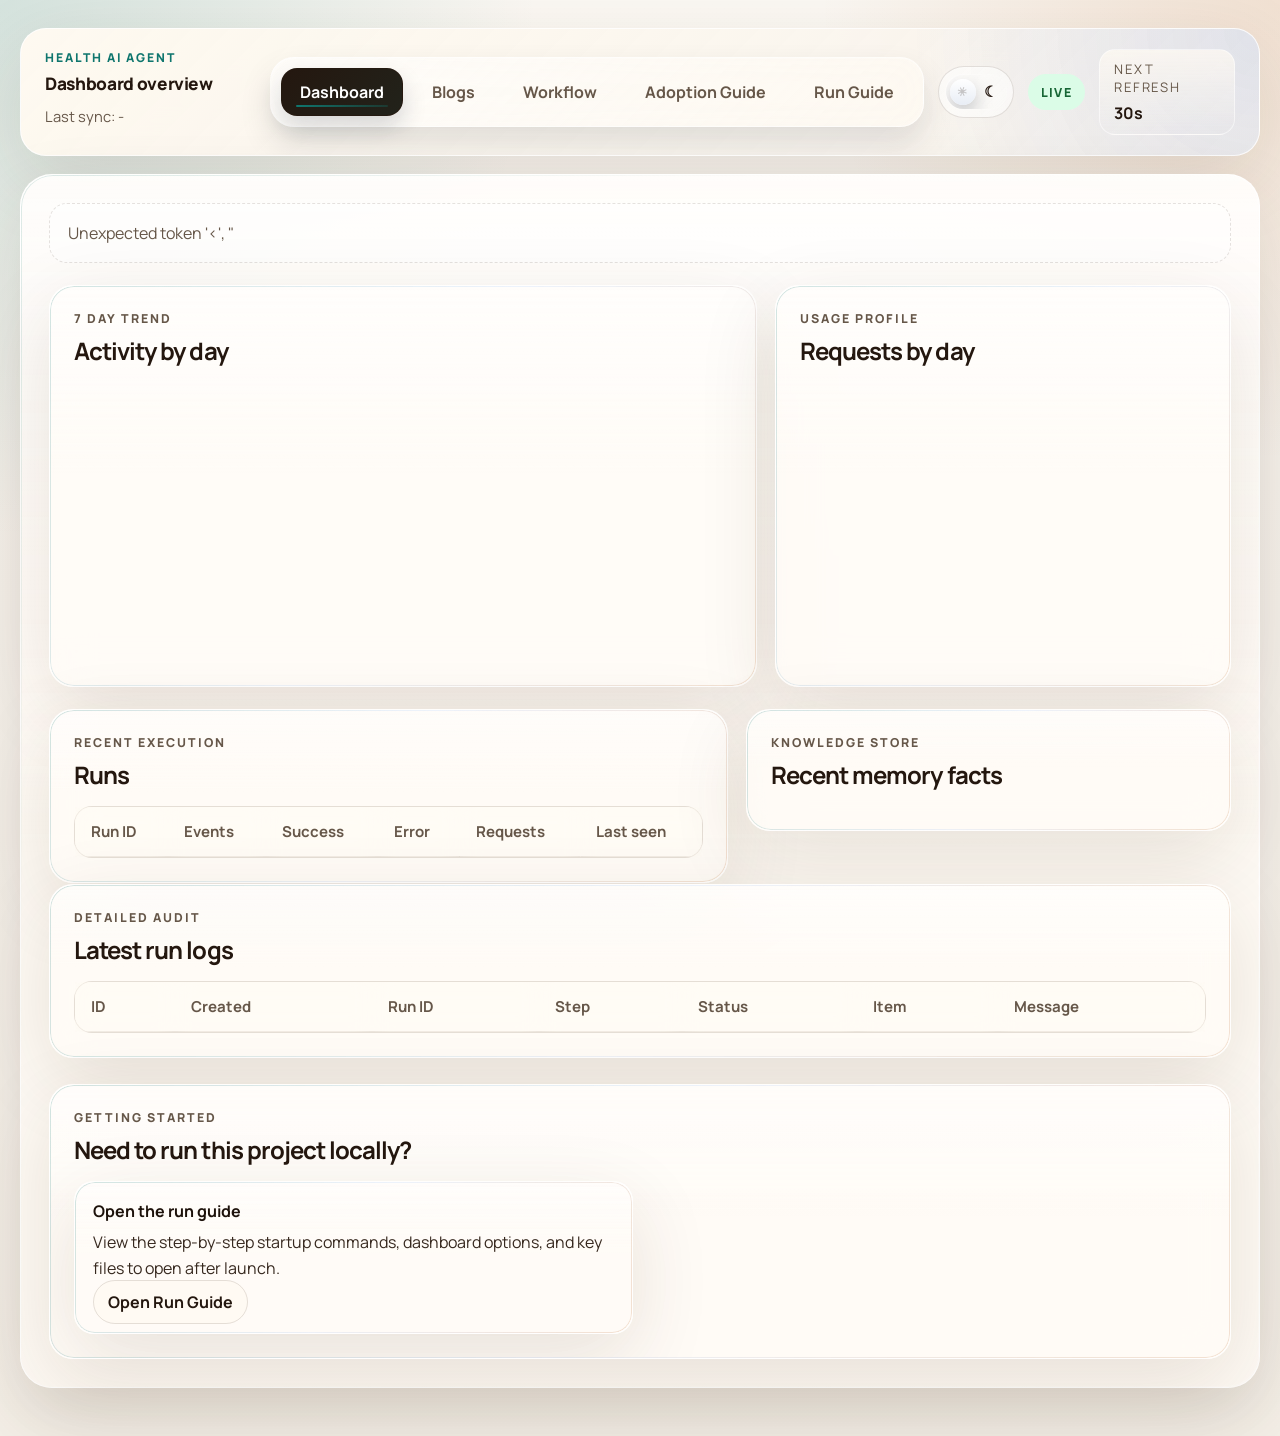
==== commit f993459c: "update dashboard design" ====
--- a/frontend/index.html
+++ b/frontend/index.html
@@ -34,79 +34,62 @@
   <body data-page="dashboard">
     <div class="shell">
       <div class="hero-stack">
-        <header class="hero">
-          <div class="app-header-brand">
-            <span class="app-header-kicker">Health AI Agent</span>
-            <strong></strong>
-          </div>
-          <nav class="hero-nav">
-            <div class="hero-nav-links">
-              <a class="nav-link active" href="/">Dashboard</a>
-              <a class="nav-link" href="/frontend/blogs.html">Blogs</a>
-              <a class="nav-link" href="/frontend/blog-workflow.html"
-                >Workflow</a
+        <header class="hero dashboard-hero">
+          <div class="dashboard-hero-main">
+            <div class="app-header-brand">
+              <span class="app-header-kicker">Health AI Agent</span>
+              <strong>Dashboard overview</strong>
+            </div>
+            <p class="dashboard-header-meta">
+              Last sync: <span id="generated-at">-</span>
+            </p>
+          </div>
+
+          <div class="dashboard-hero-side">
+            <nav class="hero-nav dashboard-hero-nav">
+              <div class="hero-nav-links">
+                <a class="nav-link active" href="/">Dashboard</a>
+                <a class="nav-link" href="/frontend/blogs.html">Blogs</a>
+                <a class="nav-link" href="/frontend/blog-workflow.html"
+                  >Workflow</a
+                >
+                <a class="nav-link" href="/frontend/agent-adoption-guide.html"
+                  >Adoption Guide</a
+                >
+                <a class="nav-link" href="/frontend/run-guide.html">Run Guide</a>
+              </div>
+              <button
+                class="theme-toggle"
+                id="theme-toggle"
+                type="button"
+                aria-pressed="false"
+                aria-label="Switch to dark mode"
               >
-              <a class="nav-link" href="/frontend/agent-adoption-guide.html"
-                >Adoption Guide</a
+                <span class="theme-toggle-track" aria-hidden="true">
+                  <span class="theme-toggle-thumb"></span>
+                  <span class="theme-toggle-glyph theme-toggle-glyph-sun">☀</span>
+                  <span class="theme-toggle-glyph theme-toggle-glyph-moon"
+                    >☾</span
+                  >
+                </span>
+              </button>
+              <span class="dashboard-live-pill" id="refresh-status" data-state="live"
+                >Live</span
               >
-              <a class="nav-link" href="/frontend/run-guide.html">Run Guide</a>
-            </div>
-            <button
-              class="theme-toggle"
-              id="theme-toggle"
-              type="button"
-              aria-pressed="false"
-              aria-label="Switch to dark mode"
-            >
-              <span class="theme-toggle-track" aria-hidden="true">
-                <span class="theme-toggle-thumb"></span>
-                <span class="theme-toggle-glyph theme-toggle-glyph-sun">☀</span>
-                <span class="theme-toggle-glyph theme-toggle-glyph-moon"
-                  >☾</span
-                >
-              </span>
-            </button>
-          </nav>
+              <div class="dashboard-refresh-mini">
+                <span class="label">Next refresh</span>
+                <strong id="refresh-countdown">30s</strong>
+              </div>
+            </nav>
+          </div>
         </header>
         <div class="hero-divider" aria-hidden="true"></div>
       </div>
 
       <main class="page-content">
-        <section class="page-intro">
-          <p class="eyebrow">Operational command center</p>
-          <h1>Health AI agent dashboard</h1>
-          <p class="hero-copy">
-            Live monitoring for runs, logs, memory facts, and token usage pulled
-            from the configured operational source.
-          </p>
-        </section>
-
-        <section class="panel">
-          <div class="panel-head">
-            <div>
-              <p class="eyebrow">Getting started</p>
-              <h2>Need to run this project locally?</h2>
-            </div>
-          </div>
-          <div class="workflow-card-grid two-up">
-            <article class="workflow-mini-card">
-              <strong>Open the run guide</strong>
-              <p>
-                View the step-by-step startup commands, dashboard options, and
-                key files to open after launch.
-              </p>
-              <p>
-                <a class="blog-link secondary" href="/frontend/run-guide.html"
-                  >Open Run Guide</a
-                >
-              </p>
-            </article>
-          </div>
-        </section>
-
         <section class="metrics-grid" id="metric-cards"></section>
 
-        <section class="panel-grid">
+        <section class="panel-grid panel-grid-charts">
           <article class="panel chart-panel">
             <div class="panel-head">
               <div>
@@ -121,14 +104,14 @@
             <div class="panel-head">
               <div>
                 <p class="eyebrow">Usage profile</p>
-                <h2>Token totals</h2>
+                <h2>Requests by day</h2>
               </div>
             </div>
             <div class="bar-chart compact" id="token-chart"></div>
           </article>
         </section>
 
-        <section class="panel-grid">
+        <section class="panel-grid panel-grid-operations">
           <article class="panel">
             <div class="panel-head">
               <div>
@@ -145,7 +128,6 @@
                     <th>Success</th>
                     <th>Error</th>
                     <th>Requests</th>
-                    <th>Total tokens</th>
                     <th>Last seen</th>
                   </tr>
                 </thead>
@@ -189,6 +171,29 @@
             </table>
           </div>
         </section>
+
+        <section class="panel dashboard-help-panel">
+          <div class="panel-head">
+            <div>
+              <p class="eyebrow">Getting started</p>
+              <h2>Need to run this project locally?</h2>
+            </div>
+          </div>
+          <div class="workflow-card-grid two-up">
+            <article class="workflow-mini-card">
+              <strong>Open the run guide</strong>
+              <p>
+                View the step-by-step startup commands, dashboard options, and
+                key files to open after launch.
+              </p>
+              <p>
+                <a class="blog-link secondary" href="/frontend/run-guide.html"
+                  >Open Run Guide</a
+                >
+              </p>
+            </article>
+          </div>
+        </section>
       </main>
     </div>
 
--- a/frontend/styles.css
+++ b/frontend/styles.css
@@ -54,6 +54,9 @@
   --metric-violet: #7c3aed;
   --metric-sky: #0284c7;
   --metric-blue: #2563eb;
+  --dashboard-accent-strong: #134e4a;
+  --dashboard-accent-soft: rgba(15, 118, 110, 0.12);
+  --dashboard-highlight: rgba(37, 99, 235, 0.12);
   --chart-total: #0f766e;
   --chart-success: #16a34a;
   --chart-error: #dc2626;
@@ -116,6 +119,9 @@
   --metric-violet: #c4b5fd;
   --metric-sky: #7dd3fc;
   --metric-blue: #93c5fd;
+  --dashboard-accent-strong: #99f6e4;
+  --dashboard-accent-soft: rgba(94, 234, 212, 0.14);
+  --dashboard-highlight: rgba(96, 165, 250, 0.16);
   --chart-total: #5eead4;
   --chart-success: #86efac;
   --chart-error: #fca5a5;
@@ -149,10 +155,18 @@
 }
 
 .shell {
-  width: min(1240px, calc(100% - 32px));
+  width: min(1320px, calc(100% - 40px));
   margin: 0 auto;
   padding: 28px 0 48px;
   animation: page-enter 0.7s ease;
+}
+
+body[data-page="dashboard"] .shell {
+  width: min(1560px, calc(100% - 40px));
+}
+
+body[data-page="dashboard"] .hero-stack {
+  margin-bottom: 18px;
 }
 
 .hero-stack {
@@ -167,7 +181,7 @@
 
 .page-content {
   position: relative;
-  padding: 24px;
+  padding: 28px;
   border-radius: calc(var(--radius) + 8px);
   border: 1px solid var(--content-shell-border);
   background:
@@ -214,12 +228,13 @@
   isolation: isolate;
   display: flex;
   justify-content: space-between;
-  gap: 20px;
+  gap: 28px;
   align-items: center;
-  padding: 18px 22px;
-  border-radius: 22px;
+  padding: 20px 24px;
+  border-radius: 26px;
   box-shadow: var(--shadow);
   background:
+    radial-gradient(circle at top right, color-mix(in srgb, var(--dashboard-highlight) 88%, transparent), transparent 28%),
     linear-gradient(135deg, var(--hero-start), var(--hero-end));
   border: 1px solid var(--hero-border);
 }
@@ -262,7 +277,7 @@
 .app-header-brand {
   display: flex;
   flex-direction: column;
-  gap: 4px;
+  gap: 6px;
   min-width: 0;
 }
 
@@ -276,9 +291,52 @@
 
 .app-header-brand strong {
   color: var(--text);
-  font-size: 1rem;
+  font-size: 1.08rem;
   font-weight: 800;
   letter-spacing: -0.02em;
+}
+
+.dashboard-hero {
+  align-items: flex-start;
+}
+
+.dashboard-hero-main {
+  flex: 1 1 auto;
+  min-width: 0;
+  display: grid;
+  gap: 10px;
+}
+
+.dashboard-hero-side {
+  flex: 0 1 760px;
+  display: grid;
+  justify-items: end;
+}
+
+.dashboard-hero-nav {
+  width: 100%;
+}
+
+.dashboard-header-meta {
+  margin: 0;
+  color: var(--muted);
+  font-size: 0.92rem;
+  line-height: 1.5;
+}
+
+.dashboard-refresh-mini {
+  min-width: 136px;
+  padding: 10px 14px;
+  border-radius: 16px;
+  border: 1px solid color-mix(in srgb, var(--surface-border) 72%, transparent);
+  background: linear-gradient(180deg, color-mix(in srgb, var(--panel-strong) 74%, transparent), transparent);
+}
+
+.dashboard-refresh-mini strong {
+  display: block;
+  margin-top: 6px;
+  font-size: 1rem;
+  color: var(--text);
 }
 
 .eyebrow {
@@ -293,7 +351,7 @@
   display: flex;
   justify-content: flex-end;
   align-items: center;
-  gap: 12px;
+  gap: 14px;
   flex-wrap: nowrap;
   max-width: 100%;
   margin-left: auto;
@@ -302,15 +360,15 @@
 .hero-nav-links {
   display: inline-flex;
   align-items: center;
-  gap: 8px;
-  padding: 8px;
-  border-radius: 999px;
+  gap: 10px;
+  padding: 10px;
+  border-radius: 24px;
   border: 1px solid color-mix(in srgb, var(--surface-border-soft) 90%, transparent);
   background:
     linear-gradient(135deg, color-mix(in srgb, var(--nav-bg) 84%, white 16%), color-mix(in srgb, var(--panel-strong) 78%, transparent));
   box-shadow:
     inset 0 1px 0 rgba(255, 255, 255, 0.18),
-    0 12px 28px rgba(15, 23, 42, 0.1);
+    0 16px 32px rgba(15, 23, 42, 0.12);
   backdrop-filter: blur(calc(var(--glass-blur) * 0.8));
 }
 
@@ -321,12 +379,13 @@
 }
 
 .nav-link {
+  position: relative;
   display: inline-flex;
   align-items: center;
   justify-content: center;
-  min-height: 44px;
-  padding: 11px 16px;
-  border-radius: 999px;
+  min-height: 46px;
+  padding: 12px 18px;
+  border-radius: 16px;
   border: 1px solid transparent;
   background: transparent;
   color: var(--muted);
@@ -335,17 +394,36 @@
   transition: transform 0.24s ease, background 0.24s ease, color 0.24s ease, border-color 0.24s ease, box-shadow 0.24s ease;
 }
 
+.nav-link::after {
+  content: "";
+  position: absolute;
+  left: 14px;
+  right: 14px;
+  bottom: 8px;
+  height: 2px;
+  border-radius: 999px;
+  background: linear-gradient(90deg, var(--accent), color-mix(in srgb, var(--accent) 28%, transparent));
+  transform: scaleX(0);
+  transform-origin: center;
+  transition: transform 0.24s ease;
+}
+
 .nav-link.active {
-  background: var(--nav-active-bg);
+  background: linear-gradient(135deg, var(--nav-active-bg), color-mix(in srgb, var(--nav-active-bg) 88%, var(--accent)));
   color: var(--nav-active-text);
   border-color: color-mix(in srgb, var(--nav-active-bg) 70%, var(--line));
   box-shadow: 0 12px 24px rgba(15, 23, 42, 0.16);
 }
 
+.nav-link.active::after,
+.nav-link:hover::after {
+  transform: scaleX(1);
+}
+
 .nav-link:hover {
-  transform: translateY(-1px);
+  transform: translateY(-2px);
   border-color: color-mix(in srgb, var(--accent) 28%, var(--line));
-  background: color-mix(in srgb, var(--accent-soft) 40%, transparent);
+  background: linear-gradient(135deg, color-mix(in srgb, var(--dashboard-accent-soft) 90%, transparent), color-mix(in srgb, var(--accent-soft) 36%, transparent));
   color: var(--text);
 }
 
@@ -590,6 +668,67 @@
   font-size: 1rem;
 }
 
+.dashboard-live-pill {
+  display: inline-flex;
+  align-items: center;
+  justify-content: center;
+  min-height: 36px;
+  padding: 8px 12px;
+  border-radius: 999px;
+  font-size: 0.78rem;
+  font-weight: 800;
+  letter-spacing: 0.1em;
+  text-transform: uppercase;
+  border: 1px solid transparent;
+}
+
+.dashboard-live-pill[data-state="live"] {
+  background: var(--badge-success-bg);
+  color: var(--badge-success-text);
+}
+
+.dashboard-live-pill[data-state="loading"],
+.dashboard-live-pill[data-state="manual"] {
+  background: color-mix(in srgb, var(--accent-soft) 72%, transparent);
+  color: var(--dashboard-accent-strong);
+}
+
+.dashboard-live-pill[data-state="error"] {
+  background: var(--badge-error-bg);
+  color: var(--danger);
+}
+
+.refresh-button {
+  display: inline-flex;
+  align-items: center;
+  justify-content: center;
+  min-height: 46px;
+  padding: 12px 18px;
+  border: 1px solid color-mix(in srgb, var(--accent) 22%, var(--line));
+  border-radius: 16px;
+  background: linear-gradient(135deg, color-mix(in srgb, var(--dashboard-accent-soft) 92%, white 8%), color-mix(in srgb, var(--panel-strong) 78%, transparent));
+  color: var(--text);
+  font: inherit;
+  font-weight: 800;
+  cursor: pointer;
+  transition: transform 0.24s ease, box-shadow 0.24s ease, border-color 0.24s ease, opacity 0.24s ease;
+}
+
+.refresh-button:hover:not(:disabled) {
+  transform: translateY(-2px);
+  border-color: color-mix(in srgb, var(--accent) 42%, var(--line));
+  box-shadow: 0 18px 30px rgba(15, 23, 42, 0.14);
+}
+
+.refresh-button:disabled {
+  cursor: progress;
+  opacity: 0.78;
+}
+
+.dashboard-help-panel {
+  margin-top: 26px;
+}
+
 .metrics-grid,
 .panel-grid,
 .blog-grid {
@@ -600,6 +739,11 @@
 
 .metrics-grid {
   grid-template-columns: repeat(auto-fit, minmax(170px, 1fr));
+}
+
+body[data-page="dashboard"] .metrics-grid {
+  grid-template-columns: repeat(auto-fit, minmax(185px, 1fr));
+  gap: 20px;
 }
 
 .metric-card,
@@ -691,6 +835,15 @@
 
 .panel-grid {
   grid-template-columns: 1.35fr 1fr;
+}
+
+.panel-grid-charts {
+  grid-template-columns: minmax(0, 1.55fr) minmax(340px, 1fr);
+}
+
+.panel-grid-operations {
+  grid-template-columns: minmax(0, 1.4fr) minmax(340px, 1fr);
+  align-items: start;
 }
 
 .panel {
@@ -2098,8 +2251,8 @@
 .detail-content {
   line-height: 1.8;
   color: var(--text);
-  max-width: 78ch;
-  margin: 0 auto;
+  /* max-width: 78ch; */
+  /* margin: 0 auto; */
   font-size: 1.02rem;
 }
 
@@ -2337,6 +2490,10 @@
     grid-template-columns: 1fr;
   }
 
+  .dashboard-hero {
+    gap: 18px;
+  }
+
   .hero {
     flex-direction: column;
     align-items: stretch;
@@ -2362,16 +2519,26 @@
   .hero-nav-links {
     flex: 1 1 auto;
     min-width: 0;
+    flex-wrap: wrap;
+  }
+
+  .dashboard-hero-side {
+    width: 100%;
+    justify-items: stretch;
   }
 
   .theme-toggle {
     margin-left: auto;
   }
+
+  .refresh-button {
+    width: auto;
+  }
 }
 
 @media (max-width: 640px) {
   .shell {
-    width: min(100% - 20px, 1240px);
+    width: min(100% - 20px, 1320px);
     padding-top: 18px;
   }
 
@@ -2384,6 +2551,10 @@
   .page-content {
     padding: 16px;
     border-radius: 22px;
+  }
+
+  .dashboard-refresh-mini {
+    padding-inline: 16px;
   }
 
   .panel,
@@ -2406,6 +2577,12 @@
     display: grid;
     grid-template-columns: 1fr;
     border-radius: 22px;
+  }
+
+  .dashboard-live-pill,
+  .dashboard-refresh-mini {
+    width: auto;
+    justify-content: center;
   }
 
   .nav-link {
